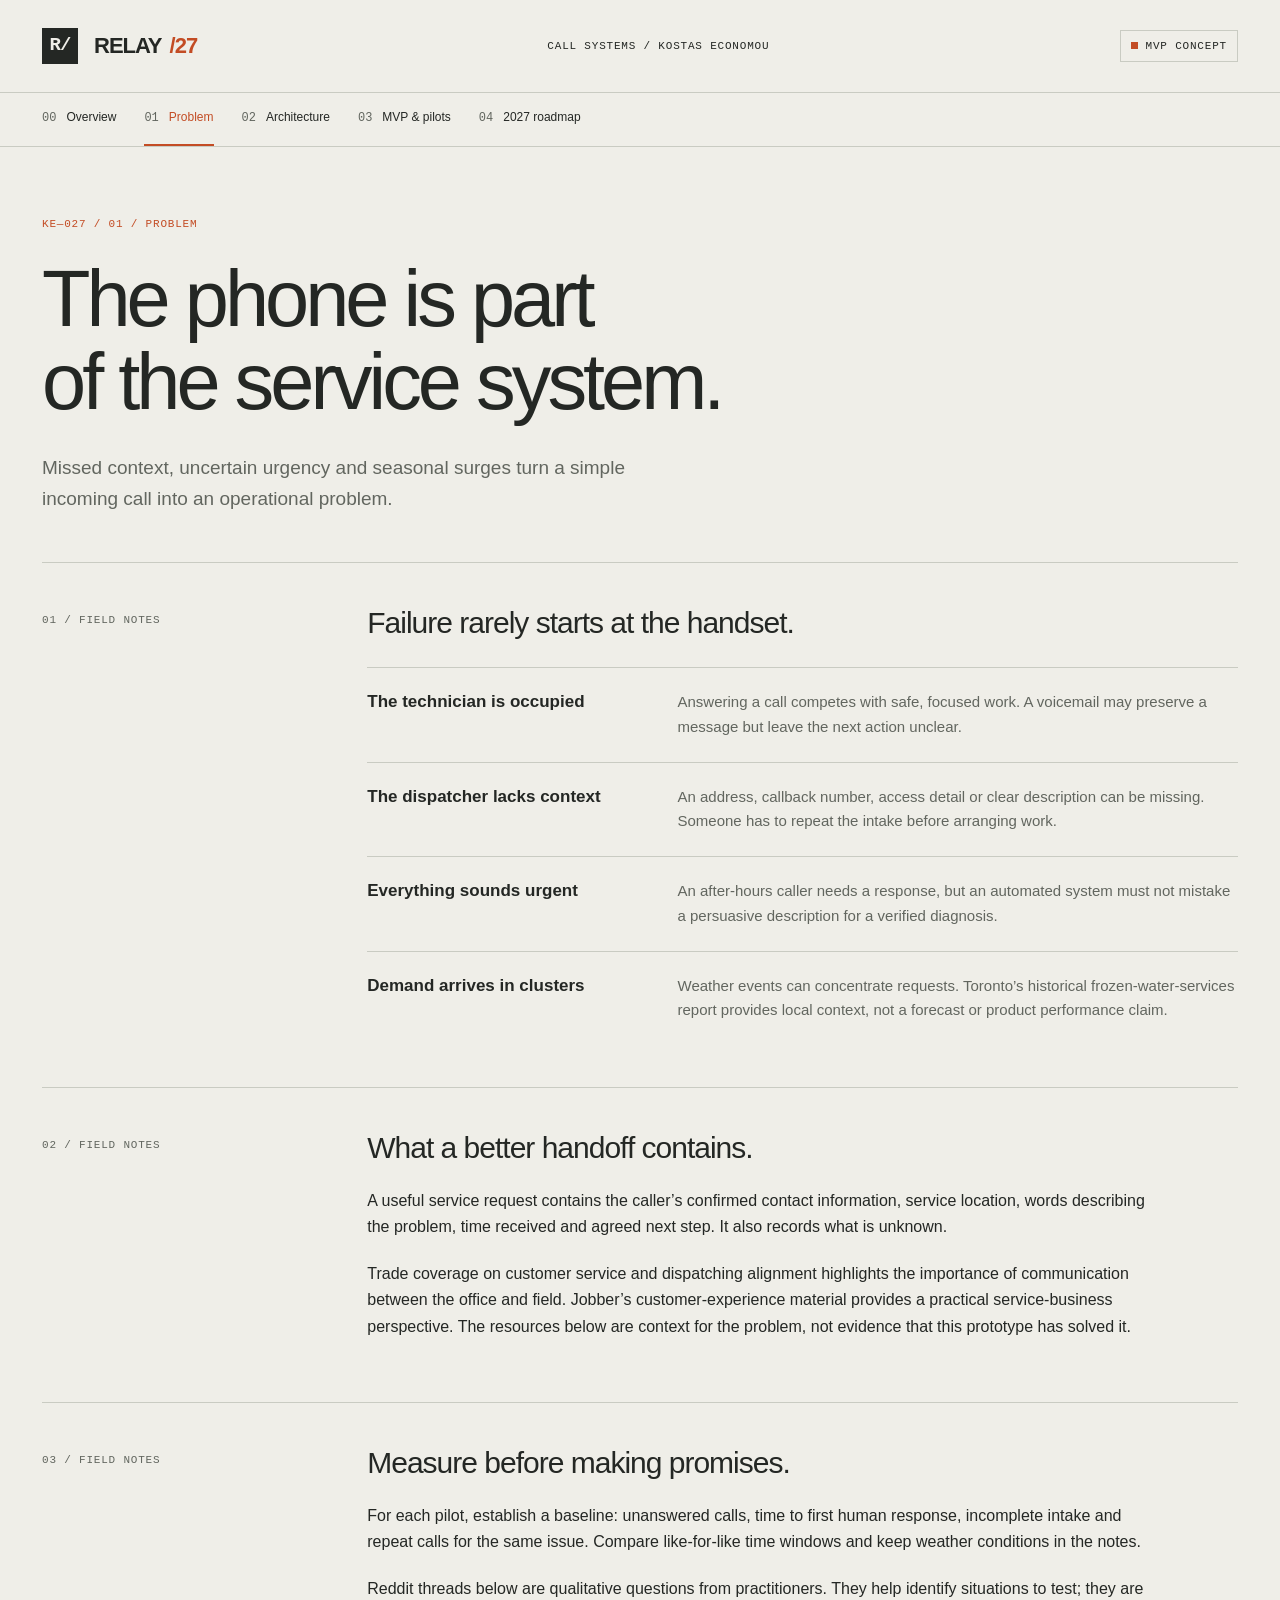
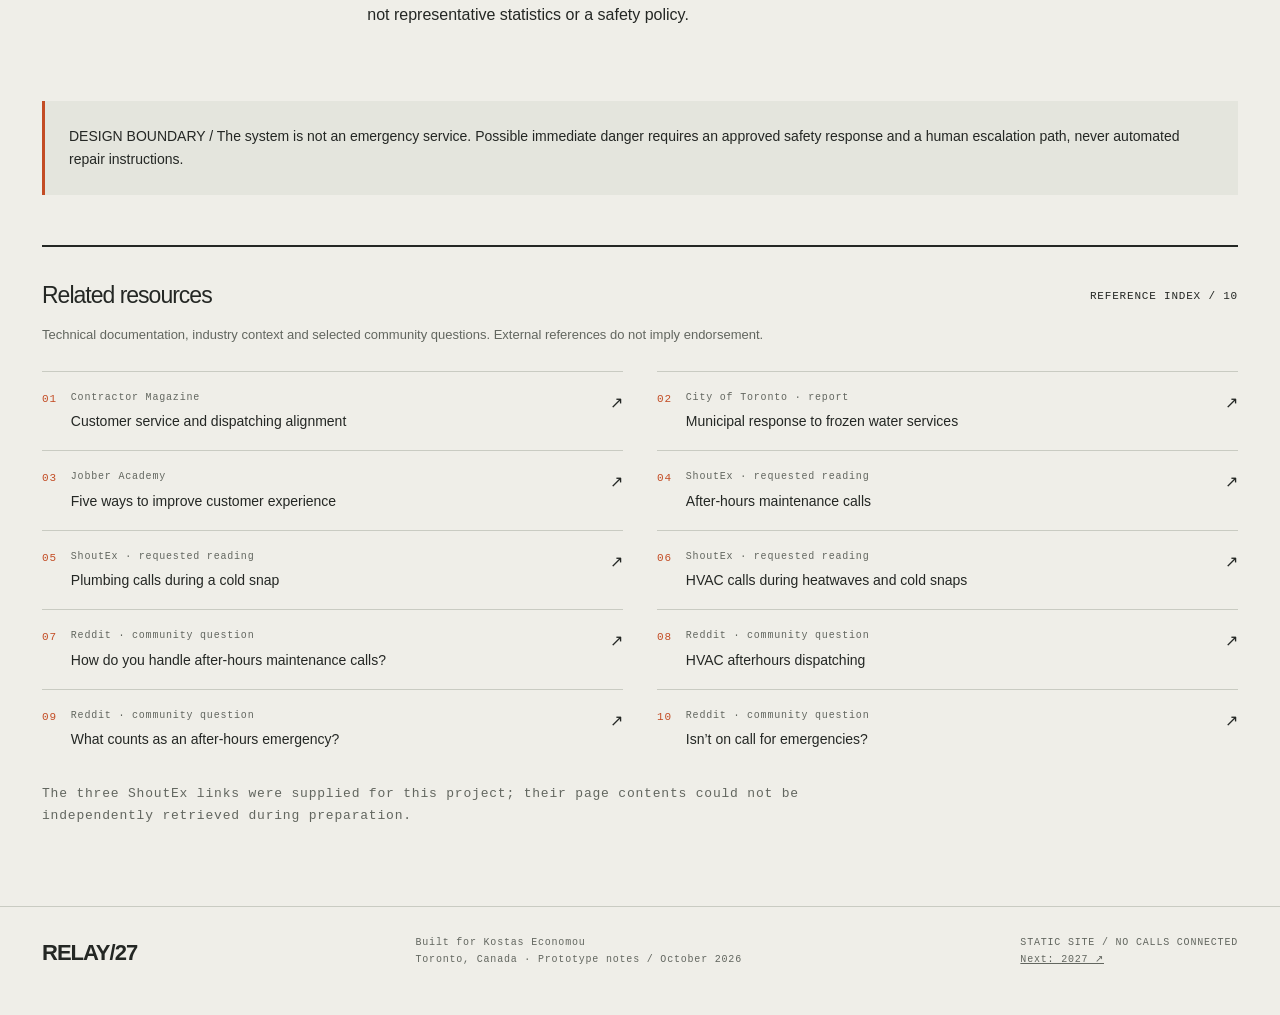
==== problem/index.html @ 34f6e176 "Add files via upload" ====
<!doctype html><html lang="en"><head><meta charset="utf-8"><meta name="viewport" content="width=device-width, initial-scale=1"><meta name="description" content="Missed context, uncertain urgency and seasonal surges turn a simple incoming call into an operational problem."><meta name="theme-color" content="#efeee8"><title>Problem — RELAY/27 · Kostas Economou</title><link rel="icon" href="../assets/favicon.svg" type="image/svg+xml"><link rel="stylesheet" href="../assets/style.css"><script src="../assets/app.js" defer></script></head><body><a class="skip" href="#main">Skip to content</a><header><a class="brand" href="../"><span class="brand-icon">R/</span>RELAY<span>/27</span></a><span class="header-note">CALL SYSTEMS / KOSTAS ECONOMOU</span><span class="badge"><i></i>MVP CONCEPT</span></header><nav aria-label="Main navigation"><a  href="../"><span>00</span>Overview</a><a aria-current="page" href="../problem/"><span>01</span>Problem</a><a  href="../architecture/"><span>02</span>Architecture</a><a  href="../mvp/"><span>03</span>MVP & pilots</a><a  href="../roadmap/"><span>04</span>2027 roadmap</a></nav><main id="main"><div class="hero"><div class="eyebrow">KE—027 / 01 / PROBLEM</div><h1>The phone is part<br>of the service system.</h1><p class="lede">Missed context, uncertain urgency and seasonal surges turn a simple incoming call into an operational problem.</p></div><section class="section"><div class="section-label">01 / FIELD NOTES</div><div><h2>Failure rarely starts at the handset.</h2><div class="rows"><div class="row"><h3>The technician is occupied</h3><p>Answering a call competes with safe, focused work. A voicemail may preserve a message but leave the next action unclear.</p></div><div class="row"><h3>The dispatcher lacks context</h3><p>An address, callback number, access detail or clear description can be missing. Someone has to repeat the intake before arranging work.</p></div><div class="row"><h3>Everything sounds urgent</h3><p>An after-hours caller needs a response, but an automated system must not mistake a persuasive description for a verified diagnosis.</p></div><div class="row"><h3>Demand arrives in clusters</h3><p>Weather events can concentrate requests. Toronto’s historical frozen-water-services report provides local context, not a forecast or product performance claim.</p></div></div></div></section><section class="section"><div class="section-label">02 / FIELD NOTES</div><div><h2>What a better handoff contains.</h2><p>A useful service request contains the caller’s confirmed contact information, service location, words describing the problem, time received and agreed next step. It also records what is unknown.</p><p>Trade coverage on customer service and dispatching alignment highlights the importance of communication between the office and field. Jobber’s customer-experience material provides a practical service-business perspective. The resources below are context for the problem, not evidence that this prototype has solved it.</p></div></section><section class="section"><div class="section-label">03 / FIELD NOTES</div><div><h2>Measure before making promises.</h2><p>For each pilot, establish a baseline: unanswered calls, time to first human response, incomplete intake and repeat calls for the same issue. Compare like-for-like time windows and keep weather conditions in the notes.</p><p>Reddit threads below are qualitative questions from practitioners. They help identify situations to test; they are not representative statistics or a safety policy.</p></div></section><aside class="notice">DESIGN BOUNDARY / The system is not an emergency service. Possible immediate danger requires an approved safety response and a human escalation path, never automated repair instructions.</aside><section class="resources"><div class="resource-heading"><h2>Related resources</h2><span>REFERENCE INDEX / 10</span></div><p>Technical documentation, industry context and selected community questions. External references do not imply endorsement.</p><div class="resource-grid"><a href="https://www.contractormag.com/management/best-practices/article/55288726/customer-service-dispatching-alignment-part-1"><span class="resource-id">01</span><span><small>Contractor Magazine</small><strong>Customer service and dispatching alignment</strong></span><span aria-hidden="true">↗</span></a><a href="https://www.toronto.ca/legdocs/mmis/2015/pw/bgrd/backgroundfile-81587.pdf"><span class="resource-id">02</span><span><small>City of Toronto · report</small><strong>Municipal response to frozen water services</strong></span><span aria-hidden="true">↗</span></a><a href="https://www.getjobber.com/academy/customer-experience-tips/"><span class="resource-id">03</span><span><small>Jobber Academy</small><strong>Five ways to improve customer experience</strong></span><span aria-hidden="true">↗</span></a><a href="https://faq.shoutex.com/property-management/after-hours-maintenance-calls/"><span class="resource-id">04</span><span><small>ShoutEx · requested reading</small><strong>After-hours maintenance calls</strong></span><span aria-hidden="true">↗</span></a><a href="https://faq.shoutex.com/plumbers/cold-snap-call-surge/"><span class="resource-id">05</span><span><small>ShoutEx · requested reading</small><strong>Plumbing calls during a cold snap</strong></span><span aria-hidden="true">↗</span></a><a href="https://faq.shoutex.com/hvac/heatwave-cold-snap-call-surges/"><span class="resource-id">06</span><span><small>ShoutEx · requested reading</small><strong>HVAC calls during heatwaves and cold snaps</strong></span><span aria-hidden="true">↗</span></a><a href="https://www.reddit.com/r/PropertyManagement/comments/1nbunow/how_do_you_handle_afterhours_maintenance_calls/"><span class="resource-id">07</span><span><small>Reddit · community question</small><strong>How do you handle after-hours maintenance calls?</strong></span><span aria-hidden="true">↗</span></a><a href="https://www.reddit.com/r/HVAC/comments/1g0lk43"><span class="resource-id">08</span><span><small>Reddit · community question</small><strong>HVAC afterhours dispatching</strong></span><span aria-hidden="true">↗</span></a><a href="https://www.reddit.com/r/PropertyManagement/comments/q613l5"><span class="resource-id">09</span><span><small>Reddit · community question</small><strong>What counts as an after-hours emergency?</strong></span><span aria-hidden="true">↗</span></a><a href="https://www.reddit.com/r/HVAC/comments/1d15mdc"><span class="resource-id">10</span><span><small>Reddit · community question</small><strong>Isn’t on call for emergencies?</strong></span><span aria-hidden="true">↗</span></a></div><p class="resource-note">The three ShoutEx links were supplied for this project; their page contents could not be independently retrieved during preparation.</p></section></main><footer><a class="brand" href="../">RELAY/27</a><p>Built for Kostas Economou<br>Toronto, Canada · Prototype notes / October 2026</p><p>STATIC SITE / NO CALLS CONNECTED<br><a href="../roadmap/">Next: 2027 ↗</a></p></footer></body></html>
---- assets/style.css ----
:root{--paper:#efeee8;--ink:#242724;--muted:#62665f;--line:#c9cbc2;--accent:#c34c24;--panel:#e4e5dd}*{box-sizing:border-box}body{margin:0;background:var(--paper);color:var(--ink);font-family:Arial,Helvetica,sans-serif;line-height:1.65}a{color:inherit}button,select,input{font:inherit}a:focus-visible,button:focus-visible,select:focus-visible,input:focus-visible{outline:3px solid var(--accent);outline-offset:5px}header,nav,main,footer{max-width:1280px;margin:auto}header{padding:28px 42px;display:flex;align-items:center;justify-content:space-between;gap:20px}.brand{display:flex;align-items:center;gap:8px;font-size:22px;font-weight:800;text-decoration:none;letter-spacing:-1px}.brand>span:not(.brand-icon){color:var(--accent)}.brand-icon{display:grid;place-items:center;background:var(--ink);color:var(--paper);width:36px;height:36px;margin-right:8px;font-family:monospace;font-size:19px}.header-note,.badge,.eyebrow,.section-label,.hero-bottom>span,.resource-heading>span,footer p,.schematic small,.terminal-top,.gate,.resource-id,.resource-grid small,.milestone>span,button,label,.resource-note{font-family:'Courier New',monospace;font-size:11px;letter-spacing:.8px}.badge{border:1px solid var(--line);padding:6px 10px;white-space:nowrap}.badge i,.dot{display:inline-block;width:7px;height:7px;background:var(--accent);margin-right:8px}nav{border-top:1px solid var(--line);border-bottom:1px solid var(--line);display:flex;padding:0 42px;gap:28px}nav a{text-decoration:none;padding:15px 0;font-size:12px;border-bottom:2px solid transparent;white-space:nowrap}nav a span{color:var(--muted);font-family:monospace;margin-right:10px}nav a[aria-current]{border-color:var(--accent);color:var(--accent)}main{padding:0 42px}.hero{padding:68px 0 28px;position:relative}.eyebrow{color:var(--accent);margin-bottom:25px}h1{font-size:clamp(44px,6.2vw,82px);line-height:1.04;letter-spacing:-4px;font-weight:500;margin:0 0 30px;max-width:1000px}h2{font-size:30px;line-height:1.2;font-weight:500;letter-spacing:-1px;margin:0 0 22px}h3{font-size:17px;margin:0 0 8px;line-height:1.4}p{margin:0 0 20px;max-width:780px}.lede{font-size:19px;line-height:1.6;max-width:660px;color:var(--muted)}.hero-bottom{display:flex;align-items:center;gap:28px;margin:5px 0 50px}.button,button{display:inline-flex;justify-content:space-between;gap:28px;background:var(--ink);color:var(--paper);padding:14px 20px;border:0;text-decoration:none;cursor:pointer;font-size:13px}.button:hover,button:hover{background:var(--accent)}.schematic{display:flex;align-items:center;gap:20px;padding:36px;border:1px solid var(--line);background-image:radial-gradient(#bdc0b5 .7px,transparent .7px);background-size:12px 12px;margin:15px 0 60px}.schematic>div{flex:1;background:var(--paper);padding:20px;border:1px solid var(--ink);min-width:0}.schematic small,.schematic strong,.schematic span{display:block}.schematic small{color:var(--accent);margin-bottom:16px}.schematic strong{font-size:20px}.schematic span{font-size:12px;color:var(--muted)}.schematic>b{font-size:24px;color:var(--accent)}.section{display:grid;grid-template-columns:1fr 3fr;gap:35px;border-top:1px solid var(--line);padding:42px 0}.section-label{color:var(--muted);padding-top:6px}.large{font-size:23px;line-height:1.55}.rows{margin-top:26px}.row{display:grid;grid-template-columns:1fr 2fr;gap:30px;padding:22px 0;border-top:1px solid var(--line)}.row p{margin:0;font-size:15px;color:var(--muted)}.testbench{display:grid;grid-template-columns:1fr 1fr;background:var(--panel);border:1px solid var(--line);padding:36px;gap:44px;margin:30px 0 65px}.testbench h2{margin-top:14px}.testbench p{font-size:14px;color:var(--muted)}label{display:block;margin-bottom:9px}select{width:100%;background:var(--paper);border:1px solid #93988b;padding:12px;font-size:14px;color:var(--ink)}.check{display:flex;align-items:center;gap:10px;margin:18px 0;font-size:12px;letter-spacing:0}.terminal{background:#252a27;color:#dde3d5;padding:23px;min-width:0}.terminal-top{border-bottom:1px solid #525a51;padding-bottom:14px;color:#c6ccbd}.terminal pre{font-size:13px;line-height:1.9;white-space:pre-wrap;overflow-wrap:anywhere}.code{background:var(--panel);border-left:3px solid var(--accent);padding:24px;overflow:auto;font-size:13px}.columns{display:grid;grid-template-columns:1fr 1fr;gap:32px}.columns ul{padding-left:18px;font-size:15px}.notice{border-left:3px solid var(--accent);background:var(--panel);padding:24px;margin:10px 0 50px;font-size:14px}.roadmap{margin:25px 0 50px}.milestone{display:grid;grid-template-columns:1fr 3fr;gap:35px;border-top:1px solid var(--line);padding:35px 0}.milestone>span{font-size:46px;line-height:1;color:var(--accent)}.milestone small{display:block;font-size:10px;margin-top:16px;color:var(--muted)}.gate{border:1px solid var(--line);padding:12px;letter-spacing:0}.resources{border-top:2px solid var(--ink);padding:35px 0 60px;margin-top:35px}.resource-heading{display:flex;align-items:center;justify-content:space-between;gap:20px}.resource-heading h2{font-size:23px;margin:0}.resources>p{font-size:13px;color:var(--muted);margin-top:15px}.resource-grid{display:grid;grid-template-columns:1fr 1fr;margin-top:25px;column-gap:34px}.resource-grid>a{display:flex;gap:14px;align-items:flex-start;text-decoration:none;padding:18px 0;border-top:1px solid var(--line)}.resource-grid>a:hover strong{text-decoration:underline;text-underline-offset:4px}.resource-grid>a>span:nth-child(2){flex:1}.resource-grid small{display:block;color:var(--muted);font-size:10px;margin-bottom:5px}.resource-grid strong{display:block;font-size:14px;font-weight:500;line-height:1.5}.resource-id{color:var(--accent)}footer{border-top:1px solid var(--line);padding:28px 42px 45px;display:flex;justify-content:space-between;gap:24px}footer p{font-size:10px;margin:0;color:var(--muted)}.skip{position:absolute;left:20px;top:-100px;background:var(--ink);color:white;padding:12px;z-index:2}.skip:focus{top:12px}@media(max-width:760px){header{padding:20px}.header-note{display:none}nav{padding:0 20px;gap:22px;overflow:auto}nav a{font-size:11px}nav a span{display:none}main{padding:0 20px}.hero{padding-top:45px}h1{letter-spacing:-2px;font-size:48px}.lede{font-size:17px}.hero-bottom{align-items:flex-start;flex-direction:column;gap:16px}.schematic{flex-direction:column;padding:20px;gap:10px}.schematic>div{width:100%}.schematic>b{transform:rotate(90deg)}.section,.milestone{grid-template-columns:1fr;gap:18px}.section{padding:30px 0}.large{font-size:20px}.row{grid-template-columns:1fr;gap:8px}.testbench{grid-template-columns:1fr;padding:22px;gap:25px}.columns,.resource-grid{grid-template-columns:1fr}.resource-heading{align-items:flex-start;flex-direction:column;gap:10px}footer{padding:25px 20px;flex-wrap:wrap}.milestone>span{font-size:32px}.milestone small{display:inline;margin-left:15px}h2{font-size:27px}}@media(prefers-reduced-motion:reduce){*{scroll-behavior:auto}}
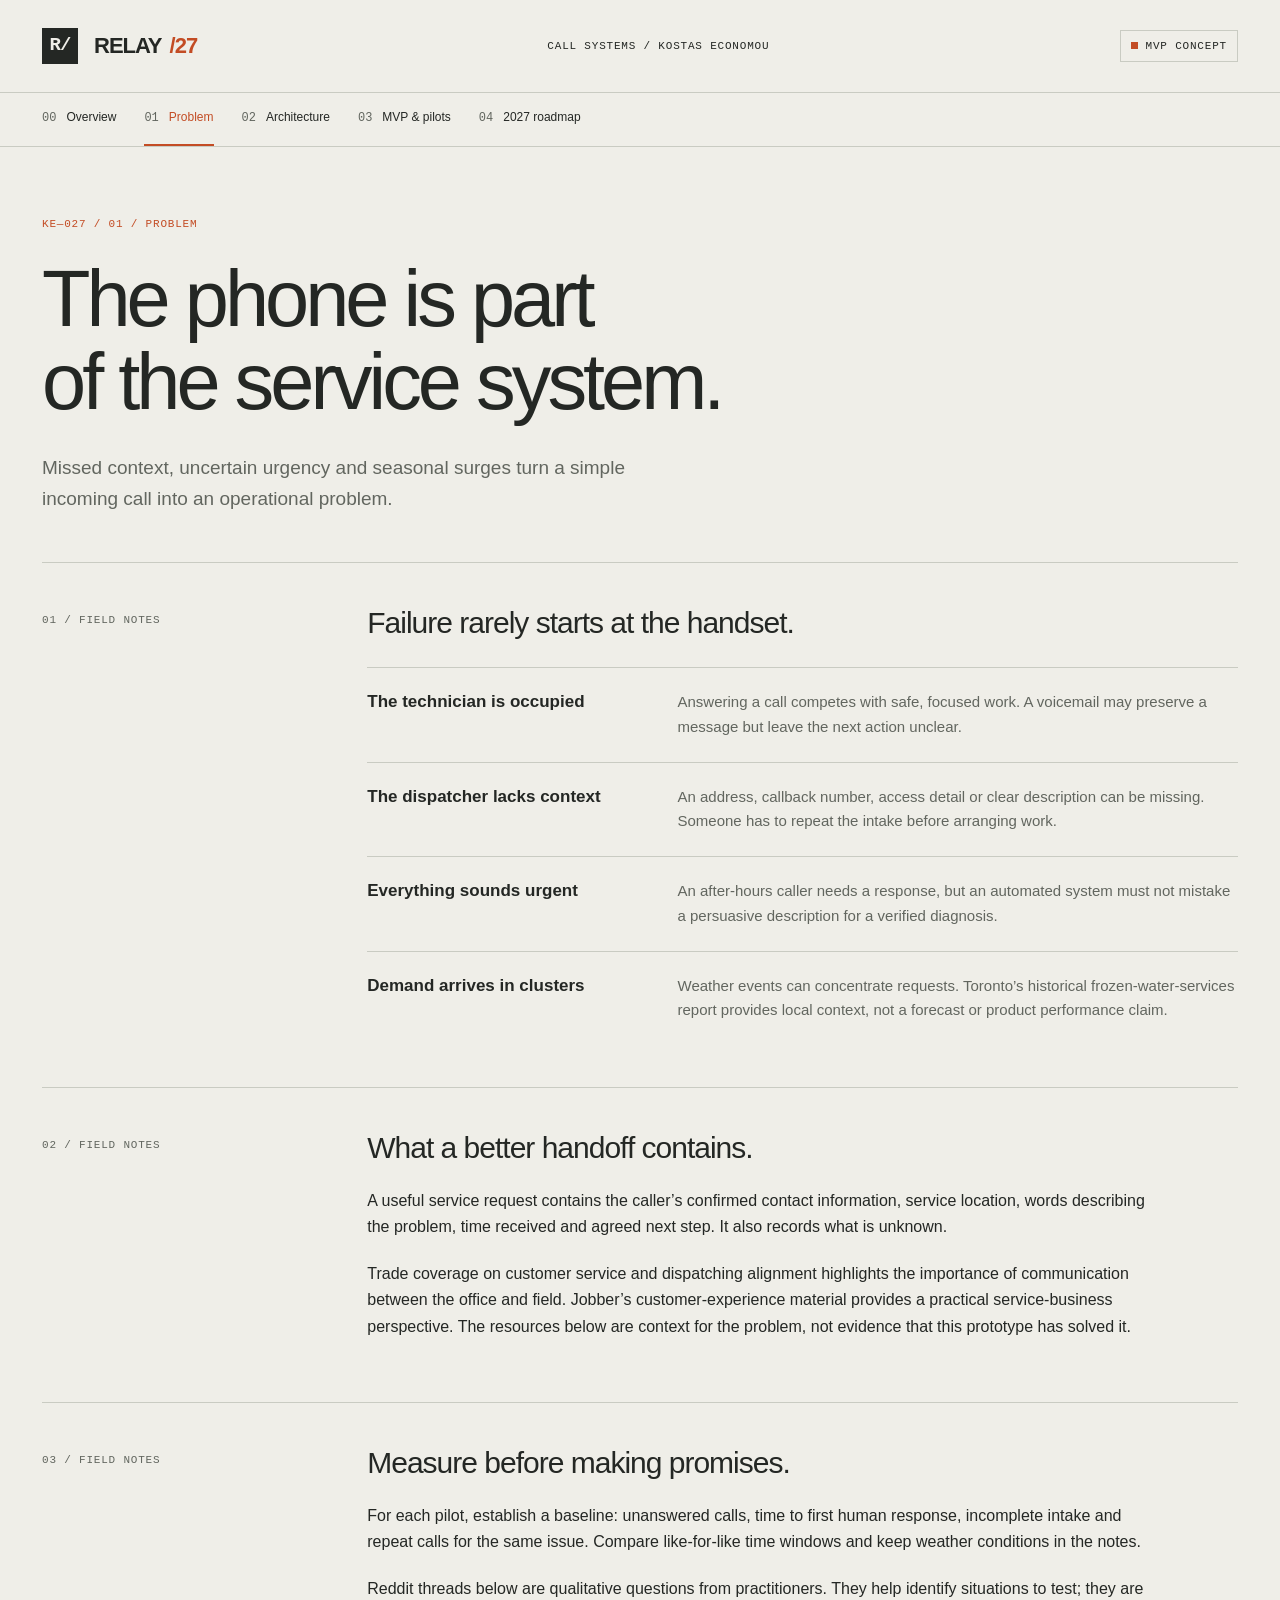
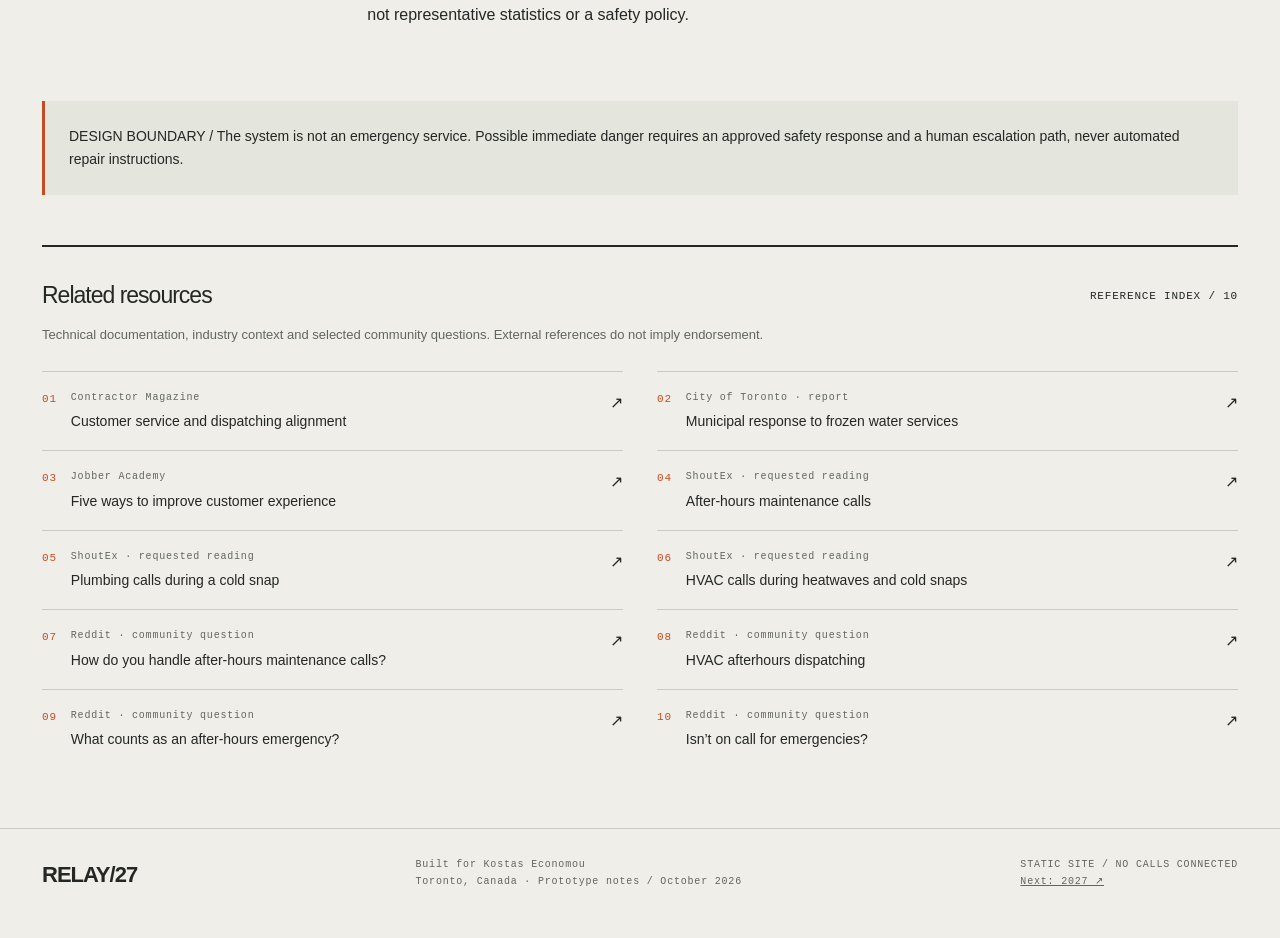
==== commit f4e70b28: "Update index.html" ====
--- a/problem/index.html
+++ b/problem/index.html
@@ -1 +1 @@
-<!doctype html><html lang="en"><head><meta charset="utf-8"><meta name="viewport" content="width=device-width, initial-scale=1"><meta name="description" content="Missed context, uncertain urgency and seasonal surges turn a simple incoming call into an operational problem."><meta name="theme-color" content="#efeee8"><title>Problem — RELAY/27 · Kostas Economou</title><link rel="icon" href="../assets/favicon.svg" type="image/svg+xml"><link rel="stylesheet" href="../assets/style.css"><script src="../assets/app.js" defer></script></head><body><a class="skip" href="#main">Skip to content</a><header><a class="brand" href="../"><span class="brand-icon">R/</span>RELAY<span>/27</span></a><span class="header-note">CALL SYSTEMS / KOSTAS ECONOMOU</span><span class="badge"><i></i>MVP CONCEPT</span></header><nav aria-label="Main navigation"><a  href="../"><span>00</span>Overview</a><a aria-current="page" href="../problem/"><span>01</span>Problem</a><a  href="../architecture/"><span>02</span>Architecture</a><a  href="../mvp/"><span>03</span>MVP & pilots</a><a  href="../roadmap/"><span>04</span>2027 roadmap</a></nav><main id="main"><div class="hero"><div class="eyebrow">KE—027 / 01 / PROBLEM</div><h1>The phone is part<br>of the service system.</h1><p class="lede">Missed context, uncertain urgency and seasonal surges turn a simple incoming call into an operational problem.</p></div><section class="section"><div class="section-label">01 / FIELD NOTES</div><div><h2>Failure rarely starts at the handset.</h2><div class="rows"><div class="row"><h3>The technician is occupied</h3><p>Answering a call competes with safe, focused work. A voicemail may preserve a message but leave the next action unclear.</p></div><div class="row"><h3>The dispatcher lacks context</h3><p>An address, callback number, access detail or clear description can be missing. Someone has to repeat the intake before arranging work.</p></div><div class="row"><h3>Everything sounds urgent</h3><p>An after-hours caller needs a response, but an automated system must not mistake a persuasive description for a verified diagnosis.</p></div><div class="row"><h3>Demand arrives in clusters</h3><p>Weather events can concentrate requests. Toronto’s historical frozen-water-services report provides local context, not a forecast or product performance claim.</p></div></div></div></section><section class="section"><div class="section-label">02 / FIELD NOTES</div><div><h2>What a better handoff contains.</h2><p>A useful service request contains the caller’s confirmed contact information, service location, words describing the problem, time received and agreed next step. It also records what is unknown.</p><p>Trade coverage on customer service and dispatching alignment highlights the importance of communication between the office and field. Jobber’s customer-experience material provides a practical service-business perspective. The resources below are context for the problem, not evidence that this prototype has solved it.</p></div></section><section class="section"><div class="section-label">03 / FIELD NOTES</div><div><h2>Measure before making promises.</h2><p>For each pilot, establish a baseline: unanswered calls, time to first human response, incomplete intake and repeat calls for the same issue. Compare like-for-like time windows and keep weather conditions in the notes.</p><p>Reddit threads below are qualitative questions from practitioners. They help identify situations to test; they are not representative statistics or a safety policy.</p></div></section><aside class="notice">DESIGN BOUNDARY / The system is not an emergency service. Possible immediate danger requires an approved safety response and a human escalation path, never automated repair instructions.</aside><section class="resources"><div class="resource-heading"><h2>Related resources</h2><span>REFERENCE INDEX / 10</span></div><p>Technical documentation, industry context and selected community questions. External references do not imply endorsement.</p><div class="resource-grid"><a href="https://www.contractormag.com/management/best-practices/article/55288726/customer-service-dispatching-alignment-part-1"><span class="resource-id">01</span><span><small>Contractor Magazine</small><strong>Customer service and dispatching alignment</strong></span><span aria-hidden="true">↗</span></a><a href="https://www.toronto.ca/legdocs/mmis/2015/pw/bgrd/backgroundfile-81587.pdf"><span class="resource-id">02</span><span><small>City of Toronto · report</small><strong>Municipal response to frozen water services</strong></span><span aria-hidden="true">↗</span></a><a href="https://www.getjobber.com/academy/customer-experience-tips/"><span class="resource-id">03</span><span><small>Jobber Academy</small><strong>Five ways to improve customer experience</strong></span><span aria-hidden="true">↗</span></a><a href="https://faq.shoutex.com/property-management/after-hours-maintenance-calls/"><span class="resource-id">04</span><span><small>ShoutEx · requested reading</small><strong>After-hours maintenance calls</strong></span><span aria-hidden="true">↗</span></a><a href="https://faq.shoutex.com/plumbers/cold-snap-call-surge/"><span class="resource-id">05</span><span><small>ShoutEx · requested reading</small><strong>Plumbing calls during a cold snap</strong></span><span aria-hidden="true">↗</span></a><a href="https://faq.shoutex.com/hvac/heatwave-cold-snap-call-surges/"><span class="resource-id">06</span><span><small>ShoutEx · requested reading</small><strong>HVAC calls during heatwaves and cold snaps</strong></span><span aria-hidden="true">↗</span></a><a href="https://www.reddit.com/r/PropertyManagement/comments/1nbunow/how_do_you_handle_afterhours_maintenance_calls/"><span class="resource-id">07</span><span><small>Reddit · community question</small><strong>How do you handle after-hours maintenance calls?</strong></span><span aria-hidden="true">↗</span></a><a href="https://www.reddit.com/r/HVAC/comments/1g0lk43"><span class="resource-id">08</span><span><small>Reddit · community question</small><strong>HVAC afterhours dispatching</strong></span><span aria-hidden="true">↗</span></a><a href="https://www.reddit.com/r/PropertyManagement/comments/q613l5"><span class="resource-id">09</span><span><small>Reddit · community question</small><strong>What counts as an after-hours emergency?</strong></span><span aria-hidden="true">↗</span></a><a href="https://www.reddit.com/r/HVAC/comments/1d15mdc"><span class="resource-id">10</span><span><small>Reddit · community question</small><strong>Isn’t on call for emergencies?</strong></span><span aria-hidden="true">↗</span></a></div><p class="resource-note">The three ShoutEx links were supplied for this project; their page contents could not be independently retrieved during preparation.</p></section></main><footer><a class="brand" href="../">RELAY/27</a><p>Built for Kostas Economou<br>Toronto, Canada · Prototype notes / October 2026</p><p>STATIC SITE / NO CALLS CONNECTED<br><a href="../roadmap/">Next: 2027 ↗</a></p></footer></body></html>+<!doctype html><html lang="en"><head><meta charset="utf-8"><meta name="viewport" content="width=device-width, initial-scale=1"><meta name="description" content="Missed context, uncertain urgency and seasonal surges turn a simple incoming call into an operational problem."><meta name="theme-color" content="#efeee8"><title>Problem — RELAY/27 · Kostas Economou</title><link rel="icon" href="../assets/favicon.svg" type="image/svg+xml"><link rel="stylesheet" href="../assets/style.css"><script src="../assets/app.js" defer></script></head><body><a class="skip" href="#main">Skip to content</a><header><a class="brand" href="../"><span class="brand-icon">R/</span>RELAY<span>/27</span></a><span class="header-note">CALL SYSTEMS / KOSTAS ECONOMOU</span><span class="badge"><i></i>MVP CONCEPT</span></header><nav aria-label="Main navigation"><a  href="../"><span>00</span>Overview</a><a aria-current="page" href="../problem/"><span>01</span>Problem</a><a  href="../architecture/"><span>02</span>Architecture</a><a  href="../mvp/"><span>03</span>MVP & pilots</a><a  href="../roadmap/"><span>04</span>2027 roadmap</a></nav><main id="main"><div class="hero"><div class="eyebrow">KE—027 / 01 / PROBLEM</div><h1>The phone is part<br>of the service system.</h1><p class="lede">Missed context, uncertain urgency and seasonal surges turn a simple incoming call into an operational problem.</p></div><section class="section"><div class="section-label">01 / FIELD NOTES</div><div><h2>Failure rarely starts at the handset.</h2><div class="rows"><div class="row"><h3>The technician is occupied</h3><p>Answering a call competes with safe, focused work. A voicemail may preserve a message but leave the next action unclear.</p></div><div class="row"><h3>The dispatcher lacks context</h3><p>An address, callback number, access detail or clear description can be missing. Someone has to repeat the intake before arranging work.</p></div><div class="row"><h3>Everything sounds urgent</h3><p>An after-hours caller needs a response, but an automated system must not mistake a persuasive description for a verified diagnosis.</p></div><div class="row"><h3>Demand arrives in clusters</h3><p>Weather events can concentrate requests. Toronto’s historical frozen-water-services report provides local context, not a forecast or product performance claim.</p></div></div></div></section><section class="section"><div class="section-label">02 / FIELD NOTES</div><div><h2>What a better handoff contains.</h2><p>A useful service request contains the caller’s confirmed contact information, service location, words describing the problem, time received and agreed next step. It also records what is unknown.</p><p>Trade coverage on customer service and dispatching alignment highlights the importance of communication between the office and field. Jobber’s customer-experience material provides a practical service-business perspective. The resources below are context for the problem, not evidence that this prototype has solved it.</p></div></section><section class="section"><div class="section-label">03 / FIELD NOTES</div><div><h2>Measure before making promises.</h2><p>For each pilot, establish a baseline: unanswered calls, time to first human response, incomplete intake and repeat calls for the same issue. Compare like-for-like time windows and keep weather conditions in the notes.</p><p>Reddit threads below are qualitative questions from practitioners. They help identify situations to test; they are not representative statistics or a safety policy.</p></div></section><aside class="notice">DESIGN BOUNDARY / The system is not an emergency service. Possible immediate danger requires an approved safety response and a human escalation path, never automated repair instructions.</aside><section class="resources"><div class="resource-heading"><h2>Related resources</h2><span>REFERENCE INDEX / 10</span></div><p>Technical documentation, industry context and selected community questions. External references do not imply endorsement.</p><div class="resource-grid"><a href="https://www.contractormag.com/management/best-practices/article/55288726/customer-service-dispatching-alignment-part-1"><span class="resource-id">01</span><span><small>Contractor Magazine</small><strong>Customer service and dispatching alignment</strong></span><span aria-hidden="true">↗</span></a><a href="https://www.toronto.ca/legdocs/mmis/2015/pw/bgrd/backgroundfile-81587.pdf"><span class="resource-id">02</span><span><small>City of Toronto · report</small><strong>Municipal response to frozen water services</strong></span><span aria-hidden="true">↗</span></a><a href="https://www.getjobber.com/academy/customer-experience-tips/"><span class="resource-id">03</span><span><small>Jobber Academy</small><strong>Five ways to improve customer experience</strong></span><span aria-hidden="true">↗</span></a><a href="https://faq.shoutex.com/property-management/after-hours-maintenance-calls/"><span class="resource-id">04</span><span><small>ShoutEx · requested reading</small><strong>After-hours maintenance calls</strong></span><span aria-hidden="true">↗</span></a><a href="https://faq.shoutex.com/plumbers/cold-snap-call-surge/"><span class="resource-id">05</span><span><small>ShoutEx · requested reading</small><strong>Plumbing calls during a cold snap</strong></span><span aria-hidden="true">↗</span></a><a href="https://faq.shoutex.com/hvac/heatwave-cold-snap-call-surges/"><span class="resource-id">06</span><span><small>ShoutEx · requested reading</small><strong>HVAC calls during heatwaves and cold snaps</strong></span><span aria-hidden="true">↗</span></a><a href="https://www.reddit.com/r/PropertyManagement/comments/1nbunow/how_do_you_handle_afterhours_maintenance_calls/"><span class="resource-id">07</span><span><small>Reddit · community question</small><strong>How do you handle after-hours maintenance calls?</strong></span><span aria-hidden="true">↗</span></a><a href="https://www.reddit.com/r/HVAC/comments/1g0lk43"><span class="resource-id">08</span><span><small>Reddit · community question</small><strong>HVAC afterhours dispatching</strong></span><span aria-hidden="true">↗</span></a><a href="https://www.reddit.com/r/PropertyManagement/comments/q613l5"><span class="resource-id">09</span><span><small>Reddit · community question</small><strong>What counts as an after-hours emergency?</strong></span><span aria-hidden="true">↗</span></a><a href="https://www.reddit.com/r/HVAC/comments/1d15mdc"><span class="resource-id">10</span><span><small>Reddit · community question</small><strong>Isn’t on call for emergencies?</strong></span><span aria-hidden="true">↗</span></a></div></section></main><footer><a class="brand" href="../">RELAY/27</a><p>Built for Kostas Economou<br>Toronto, Canada · Prototype notes / October 2026</p><p>STATIC SITE / NO CALLS CONNECTED<br><a href="../roadmap/">Next: 2027 ↗</a></p></footer></body></html>
